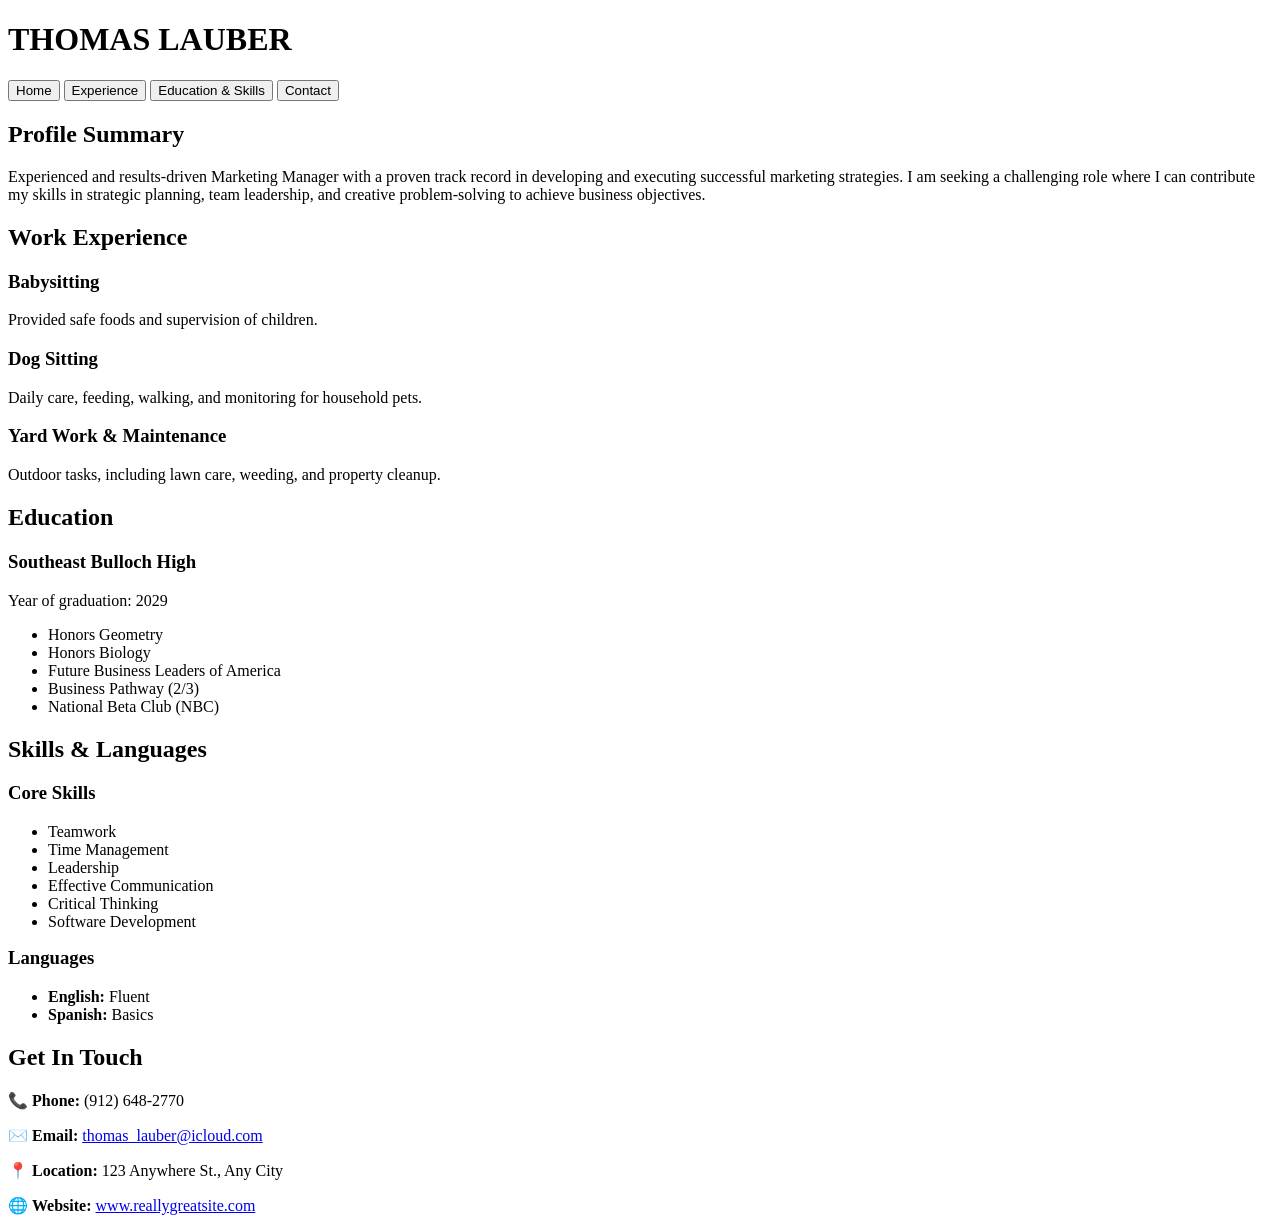
==== index.html @ fc22a7eb "Create index.html" ====
<!DOCTYPE html>
<html lang="en">
<head>
    <meta charset="UTF-8">
    <meta name="viewport" content="width=device-width, initial-scale=1.0">
    <title>Thomas Lauber - Resume</title>
    <link rel="stylesheet" href="style.css">
</head>
<body>

    <header class="header">
        <h1>THOMAS LAUBER</h1>
        <nav class="nav">
            <button class="nav-btn active" data-page="home">Home</button>
            <button class="nav-btn" data-page="experience">Experience</button>
            <button class="nav-btn" data-page="education">Education & Skills</button>
            <button class="nav-btn" data-page="contact">Contact</button>
        </nav>
    </header>

    <main class="container">
        <!-- Home Page -->
        <section id="home" class="page active">
            <h2>Profile Summary</h2>
            <p class="profile-text">
                Experienced and results-driven Marketing Manager with a proven track record in developing and executing successful marketing strategies. I am seeking a challenging role where I can contribute my skills in strategic planning, team leadership, and creative problem-solving to achieve business objectives.
            </p>
        </section>

        <!-- Work Experience Page -->
        <section id="experience" class="page">
            <h2>Work Experience</h2>
            <div class="card">
                <h3>Babysitting</h3>
                <p>Provided safe foods and supervision of children.</p>
            </div>
            <div class="card">
                <h3>Dog Sitting</h3>
                <p>Daily care, feeding, walking, and monitoring for household pets.</p>
            </div>
            <div class="card">
                <h3>Yard Work & Maintenance</h3>
                <p>Outdoor tasks, including lawn care, weeding, and property cleanup.</p>
            </div>
        </section>

        <!-- Education & Skills Page -->
        <section id="education" class="page">
            <div class="grid-2">
                <div>
                    <h2>Education</h2>
                    <div class="card">
                        <h3>Southeast Bulloch High</h3>
                        <p class="subtitle">Year of graduation: 2029</p>
                        <ul>
                            <li>Honors Geometry</li>
                            <li>Honors Biology</li>
                            <li>Future Business Leaders of America</li>
                            <li>Business Pathway (2/3)</li>
                            <li>National Beta Club (NBC)</li>
                        </ul>
                    </div>
                </div>
                <div>
                    <h2>Skills & Languages</h2>
                    <div class="card">
                        <h3>Core Skills</h3>
                        <ul class="skills-list">
                            <li>Teamwork</li>
                            <li>Time Management</li>
                            <li>Leadership</li>
                            <li>Effective Communication</li>
                            <li>Critical Thinking</li>
                            <li>Software Development</li>
                        </ul>
                        <h3 style="margin-top: 15px;">Languages</h3>
                        <ul>
                            <li><strong>English:</strong> Fluent</li>
                            <li><strong>Spanish:</strong> Basics</li>
                        </ul>
                    </div>
                </div>
            </div>
        </section>

        <!-- Contact Page -->
        <section id="contact" class="page">
            <h2>Get In Touch</h2>
            <div class="card contact-card">
                <p>📞 <strong>Phone:</strong> (912) 648-2770</p>
                <p>✉️ <strong>Email:</strong> <a href="mailto:thomas_lauber@icloud.com">thomas_lauber@icloud.com</a></p>
                <p>📍 <strong>Location:</strong> 123 Anywhere St., Any City</p>
                <p>🌐 <strong>Website:</strong> <a href="https://www.reallygreatsite.com" target="_blank">www.reallygreatsite.com</a></p>
            </div>
        </section>
    </main>

    <script src="script.js"></script>
</body>
</html>
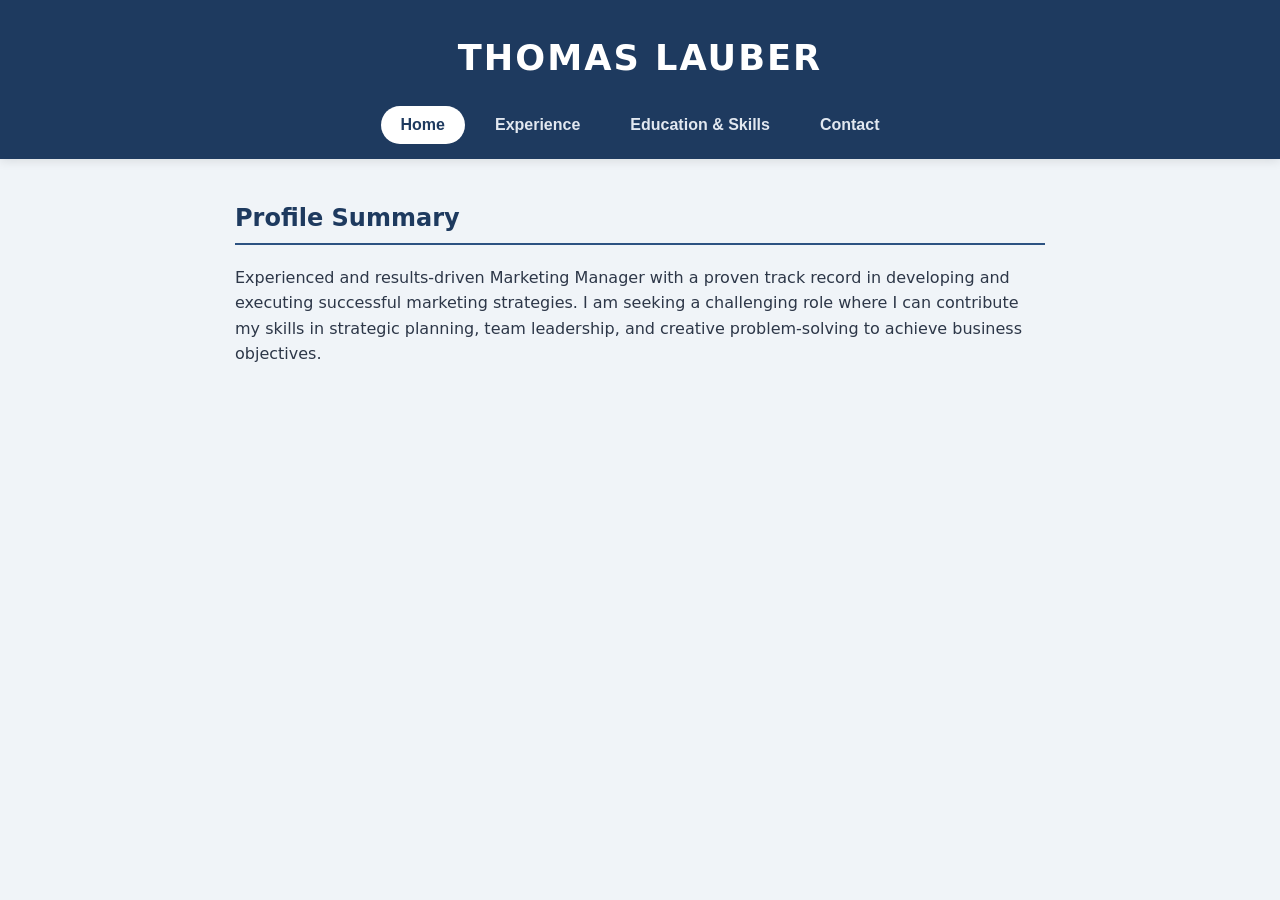
==== commit 3a3d54e4: "Update contact information and website link" ====
--- a/index.html
+++ b/index.html
@@ -89,8 +89,8 @@
             <div class="card contact-card">
                 <p>📞 <strong>Phone:</strong> (912) 648-2770</p>
                 <p>✉️ <strong>Email:</strong> <a href="mailto:thomas_lauber@icloud.com">thomas_lauber@icloud.com</a></p>
-                <p>📍 <strong>Location:</strong> 123 Anywhere St., Any City</p>
-                <p>🌐 <strong>Website:</strong> <a href="https://www.reallygreatsite.com" target="_blank">www.reallygreatsite.com</a></p>
+                <p>📍 <strong>Location:</strong> 301 Leyland Rd, Statesboro</p>
+                <p>🌐 <strong>Website:</strong> <a href="Thomas Resume" target="_blank">https://thomasresume.vercel.app</a></p>
             </div>
         </section>
     </main>
--- a/style.css
+++ b/style.css
@@ -0,0 +1,139 @@
+:root {
+    --primary: #1e3a5f;
+    --accent: #2c5282;
+    --bg-light: #f0f4f8;
+    --card-bg: #ffffff;
+    --text: #2d3748;
+    --border: #e2e8f0;
+}
+
+* {
+    box-sizing: border-box;
+    margin: 0;
+    padding: 0;
+}
+
+body {
+    font-family: 'Segoe UI', system-ui, -apple-system, sans-serif;
+    background-color: var(--bg-light);
+    color: var(--text);
+    line-height: 1.6;
+}
+
+/* Navigation Header */
+.header {
+    background-color: var(--primary);
+    color: #ffffff;
+    text-align: center;
+    padding: 30px 20px 15px;
+    box-shadow: 0 2px 10px rgba(0,0,0,0.1);
+}
+
+.header h1 {
+    letter-spacing: 2px;
+    font-size: 2.2rem;
+    margin-bottom: 20px;
+}
+
+.nav {
+    display: flex;
+    justify-content: center;
+    gap: 10px;
+    flex-wrap: wrap;
+}
+
+.nav-btn {
+    background: transparent;
+    border: 2px solid transparent;
+    color: #e2e8f0;
+    padding: 8px 18px;
+    font-size: 1rem;
+    font-weight: 600;
+    cursor: pointer;
+    border-radius: 20px;
+    transition: all 0.3s ease;
+}
+
+.nav-btn:hover {
+    color: #ffffff;
+    background-color: rgba(255, 255, 255, 0.1);
+}
+
+.nav-btn.active {
+    background-color: #ffffff;
+    color: var(--primary);
+}
+
+/* Layout */
+.container {
+    max-width: 850px;
+    margin: 40px auto;
+    padding: 0 20px;
+}
+
+h2 {
+    color: var(--primary);
+    border-bottom: 2px solid var(--accent);
+    padding-bottom: 5px;
+    margin-bottom: 20px;
+}
+
+.card {
+    background: var(--card-bg);
+    border: 1px solid var(--border);
+    border-radius: 8px;
+    padding: 20px;
+    margin-bottom: 15px;
+    box-shadow: 0 2px 4px rgba(0,0,0,0.02);
+}
+
+.card h3 {
+    color: var(--accent);
+    margin-bottom: 5px;
+}
+
+.subtitle {
+    font-style: italic;
+    color: #718096;
+    margin-bottom: 10px;
+}
+
+ul {
+    margin-left: 20px;
+}
+
+.grid-2 {
+    display: grid;
+    grid-template-columns: 1fr 1fr;
+    gap: 20px;
+}
+
+@media (max-width: 600px) {
+    .grid-2 {
+        grid-template-columns: 1fr;
+    }
+}
+
+a {
+    color: var(--accent);
+    text-decoration: none;
+}
+
+a:hover {
+    text-decoration: underline;
+}
+
+/* Page Transition Effects */
+.page {
+    display: none;
+    opacity: 0;
+    transition: opacity 0.4s ease-in-out;
+}
+
+.page.active {
+    display: block;
+}
+
+.page.fade-in {
+    opacity: 1;
+}
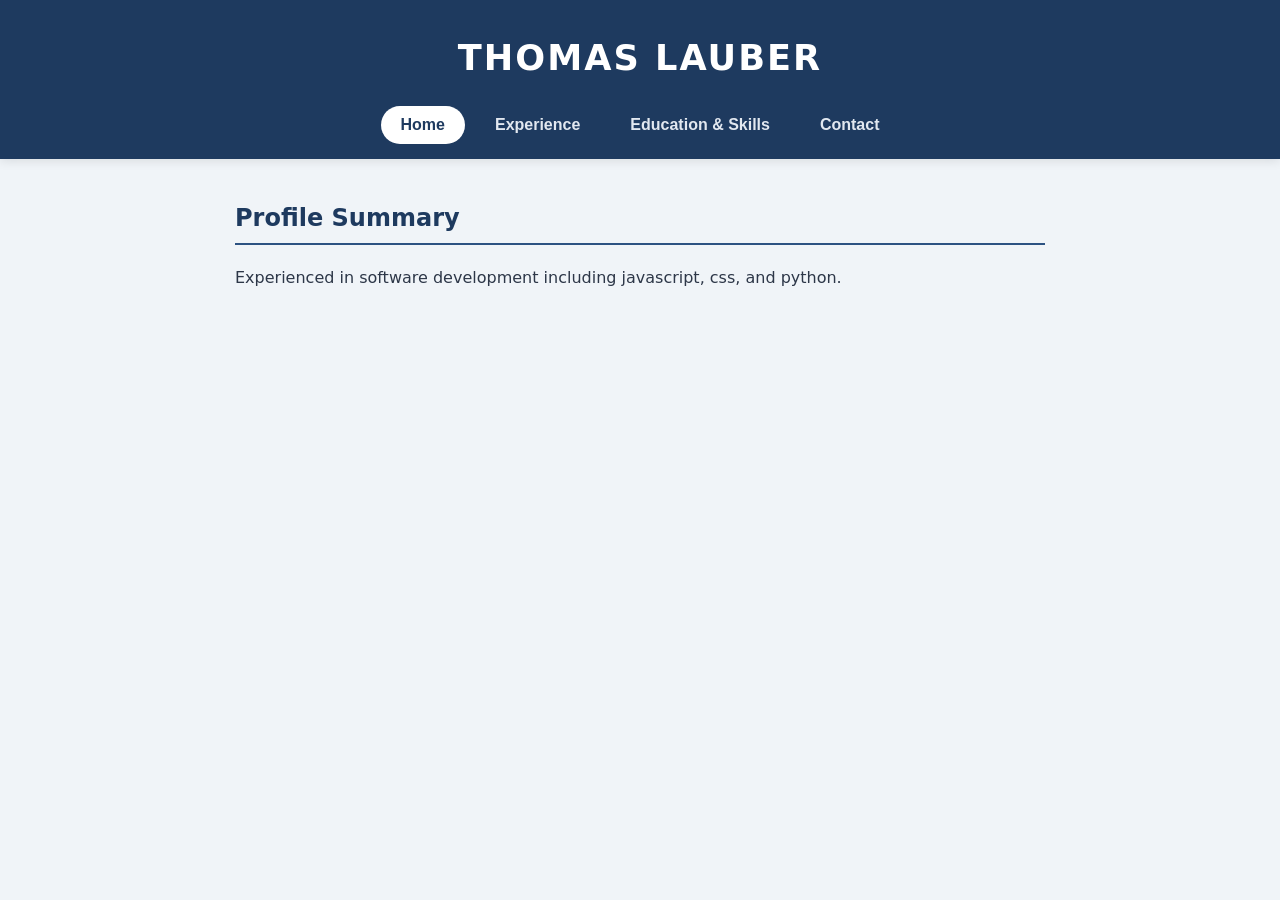
==== commit a02d9de1: "Revise profile summary in index.html Updated profile summary to reflect software development experie" ====
--- a/index.html
+++ b/index.html
@@ -23,7 +23,7 @@
         <section id="home" class="page active">
             <h2>Profile Summary</h2>
             <p class="profile-text">
-                Experienced and results-driven Marketing Manager with a proven track record in developing and executing successful marketing strategies. I am seeking a challenging role where I can contribute my skills in strategic planning, team leadership, and creative problem-solving to achieve business objectives.
+                Experienced in software development including javascript, css, and python. 
             </p>
         </section>
 
@@ -90,7 +90,6 @@
                 <p>📞 <strong>Phone:</strong> (912) 648-2770</p>
                 <p>✉️ <strong>Email:</strong> <a href="mailto:thomas_lauber@icloud.com">thomas_lauber@icloud.com</a></p>
                 <p>📍 <strong>Location:</strong> 301 Leyland Rd, Statesboro</p>
-                <p>🌐 <strong>Website:</strong> <a href="Thomas Resume" target="_blank">https://thomasresume.vercel.app</a></p>
             </div>
         </section>
     </main>
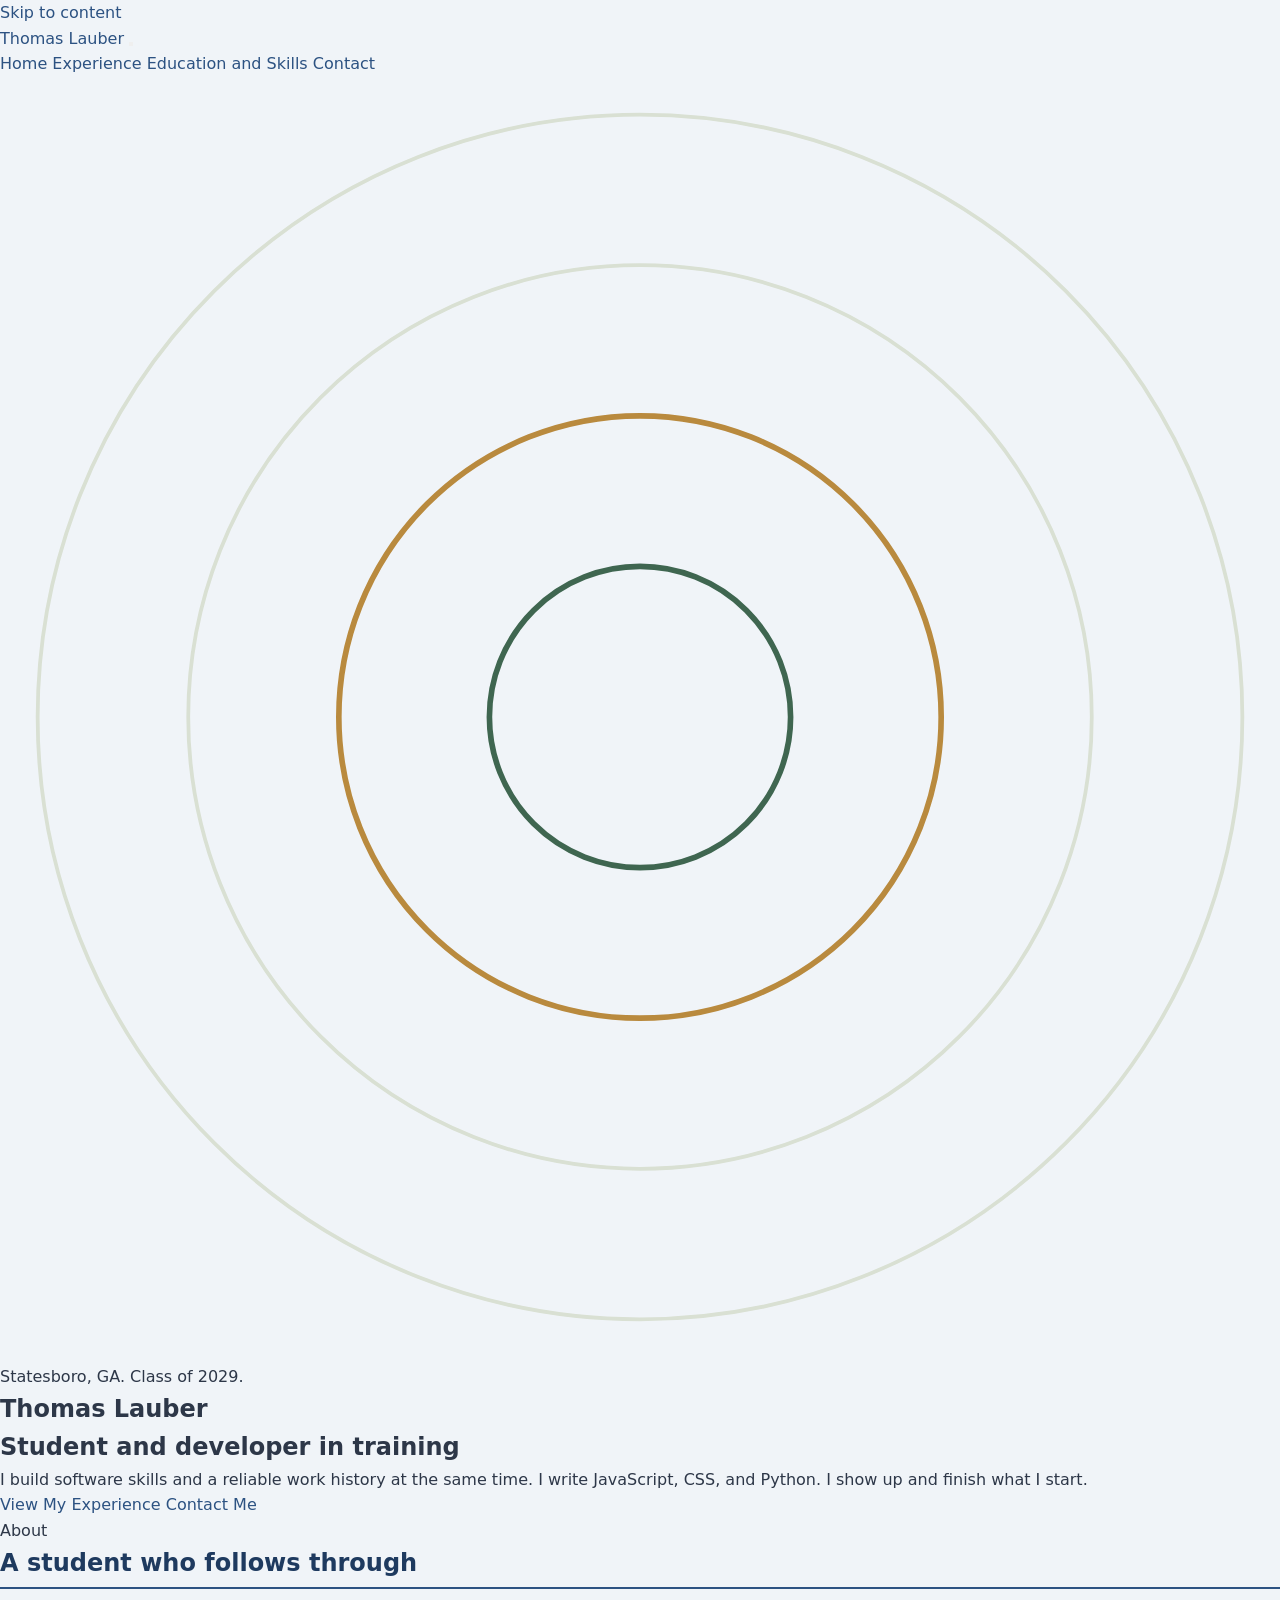
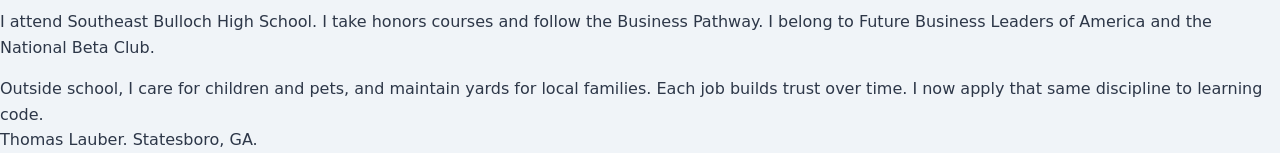
==== commit 8e0b6195: "Update index.html" ====
--- a/index.html
+++ b/index.html
@@ -1,99 +1,72 @@
 <!DOCTYPE html>
 <html lang="en">
 <head>
-    <meta charset="UTF-8">
-    <meta name="viewport" content="width=device-width, initial-scale=1.0">
-    <title>Thomas Lauber - Resume</title>
-    <link rel="stylesheet" href="style.css">
+<meta charset="UTF-8">
+<meta name="viewport" content="width=device-width, initial-scale=1.0">
+<title>Thomas Lauber - Student and Developer</title>
+<meta name="description" content="Thomas Lauber, a high school student in Statesboro, GA, building skills in JavaScript, CSS, and Python, with a proven record of reliability through local work and academics.">
+<meta property="og:title" content="Thomas Lauber - Student and Developer">
+<meta property="og:description" content="High school student building software skills and a track record of reliability through local work and academics.">
+<meta property="og:type" content="website">
+<link rel="icon" href="data:image/svg+xml,%3Csvg xmlns='http://www.w3.org/2000/svg' viewBox='0 0 64 64'%3E%3Crect width='64' height='64' rx='14' fill='%232C4A3A'/%3E%3Ctext x='32' y='42' font-family='Georgia,serif' font-size='28' fill='%23F4F6F2' text-anchor='middle'%3ETL%3C/text%3E%3C/svg%3E">
+<link rel="preconnect" href="https://fonts.googleapis.com">
+<link rel="preconnect" href="https://fonts.gstatic.com" crossorigin>
+<link href="https://fonts.googleapis.com/css2?family=Fraunces:ital,wght@0,300;0,500;0,600;1,500&family=Inter:wght@400;500;600;700&family=IBM+Plex+Mono:wght@400;500&display=swap" rel="stylesheet">
+<link rel="stylesheet" href="style.css">
 </head>
 <body>
+<a class="skip-link" href="#main">Skip to content</a>
 
-    <header class="header">
-        <h1>THOMAS LAUBER</h1>
-        <nav class="nav">
-            <button class="nav-btn active" data-page="home">Home</button>
-            <button class="nav-btn" data-page="experience">Experience</button>
-            <button class="nav-btn" data-page="education">Education & Skills</button>
-            <button class="nav-btn" data-page="contact">Contact</button>
-        </nav>
-    </header>
+<header class="site-nav">
+  <div class="nav-inner">
+    <a class="nav-mark" href="index.html">Thomas Lauber</a>
+    <button class="nav-toggle" aria-label="Toggle navigation" aria-expanded="false" id="navToggle">
+      <span></span>
+    </button>
+    <nav class="nav-links" id="navLinks">
+      <a href="index.html" aria-current="page">Home</a>
+      <a href="experience.html">Experience</a>
+      <a href="education.html">Education and Skills</a>
+      <a href="contact.html">Contact</a>
+    </nav>
+  </div>
+</header>
 
-    <main class="container">
-        <!-- Home Page -->
-        <section id="home" class="page active">
-            <h2>Profile Summary</h2>
-            <p class="profile-text">
-                Experienced in software development including javascript, css, and python. 
-            </p>
-        </section>
+<main id="main">
+  <section class="hero" id="top">
+    <div class="hero-inner">
+      <svg class="hero-rings" viewBox="0 0 340 340" aria-hidden="true">
+        <circle cx="170" cy="170" r="160" fill="none" stroke="#D9E0D3" stroke-width="1"/>
+        <circle cx="170" cy="170" r="120" fill="none" stroke="#D9E0D3" stroke-width="1"/>
+        <circle cx="170" cy="170" r="80" fill="none" stroke="#B98A3E" stroke-width="1.5"/>
+        <circle cx="170" cy="170" r="40" fill="none" stroke="#3F6650" stroke-width="1.5"/>
+      </svg>
+      <p class="eyebrow">Statesboro, GA. Class of 2029.</p>
+      <h1>Thomas Lauber<br><span class="role">Student and developer in training</span></h1>
+      <p class="lede">I build software skills and a reliable work history at the same time. I write JavaScript, CSS, and Python. I show up and finish what I start.</p>
+      <div class="hero-ctas">
+        <a class="btn btn-primary" href="experience.html">View My Experience</a>
+        <a class="btn btn-secondary" href="contact.html">Contact Me</a>
+      </div>
+    </div>
+  </section>
 
-        <!-- Work Experience Page -->
-        <section id="experience" class="page">
-            <h2>Work Experience</h2>
-            <div class="card">
-                <h3>Babysitting</h3>
-                <p>Provided safe foods and supervision of children.</p>
-            </div>
-            <div class="card">
-                <h3>Dog Sitting</h3>
-                <p>Daily care, feeding, walking, and monitoring for household pets.</p>
-            </div>
-            <div class="card">
-                <h3>Yard Work & Maintenance</h3>
-                <p>Outdoor tasks, including lawn care, weeding, and property cleanup.</p>
-            </div>
-        </section>
+  <section id="about" class="reveal">
+    <div class="section-inner about">
+      <div class="section-head">
+        <p class="eyebrow">About</p>
+        <h2>A student who follows through</h2>
+      </div>
+      <p>I attend Southeast Bulloch High School. I take honors courses and follow the Business Pathway. I belong to Future Business Leaders of America and the National Beta Club.</p>
+      <p style="margin-top:16px;">Outside school, I care for children and pets, and maintain yards for local families. Each job builds trust over time. I now apply that same discipline to learning code.</p>
+    </div>
+  </section>
+</main>
 
-        <!-- Education & Skills Page -->
-        <section id="education" class="page">
-            <div class="grid-2">
-                <div>
-                    <h2>Education</h2>
-                    <div class="card">
-                        <h3>Southeast Bulloch High</h3>
-                        <p class="subtitle">Year of graduation: 2029</p>
-                        <ul>
-                            <li>Honors Geometry</li>
-                            <li>Honors Biology</li>
-                            <li>Future Business Leaders of America</li>
-                            <li>Business Pathway (2/3)</li>
-                            <li>National Beta Club (NBC)</li>
-                        </ul>
-                    </div>
-                </div>
-                <div>
-                    <h2>Skills & Languages</h2>
-                    <div class="card">
-                        <h3>Core Skills</h3>
-                        <ul class="skills-list">
-                            <li>Teamwork</li>
-                            <li>Time Management</li>
-                            <li>Leadership</li>
-                            <li>Effective Communication</li>
-                            <li>Critical Thinking</li>
-                            <li>Software Development</li>
-                        </ul>
-                        <h3 style="margin-top: 15px;">Languages</h3>
-                        <ul>
-                            <li><strong>English:</strong> Fluent</li>
-                            <li><strong>Spanish:</strong> Basics</li>
-                        </ul>
-                    </div>
-                </div>
-            </div>
-        </section>
+<footer>
+  <p>Thomas Lauber. Statesboro, GA.</p>
+</footer>
 
-        <!-- Contact Page -->
-        <section id="contact" class="page">
-            <h2>Get In Touch</h2>
-            <div class="card contact-card">
-                <p>📞 <strong>Phone:</strong> (912) 648-2770</p>
-                <p>✉️ <strong>Email:</strong> <a href="mailto:thomas_lauber@icloud.com">thomas_lauber@icloud.com</a></p>
-                <p>📍 <strong>Location:</strong> 301 Leyland Rd, Statesboro</p>
-            </div>
-        </section>
-    </main>
-
-    <script src="script.js"></script>
+<script src="script.js"></script>
 </body>
 </html>
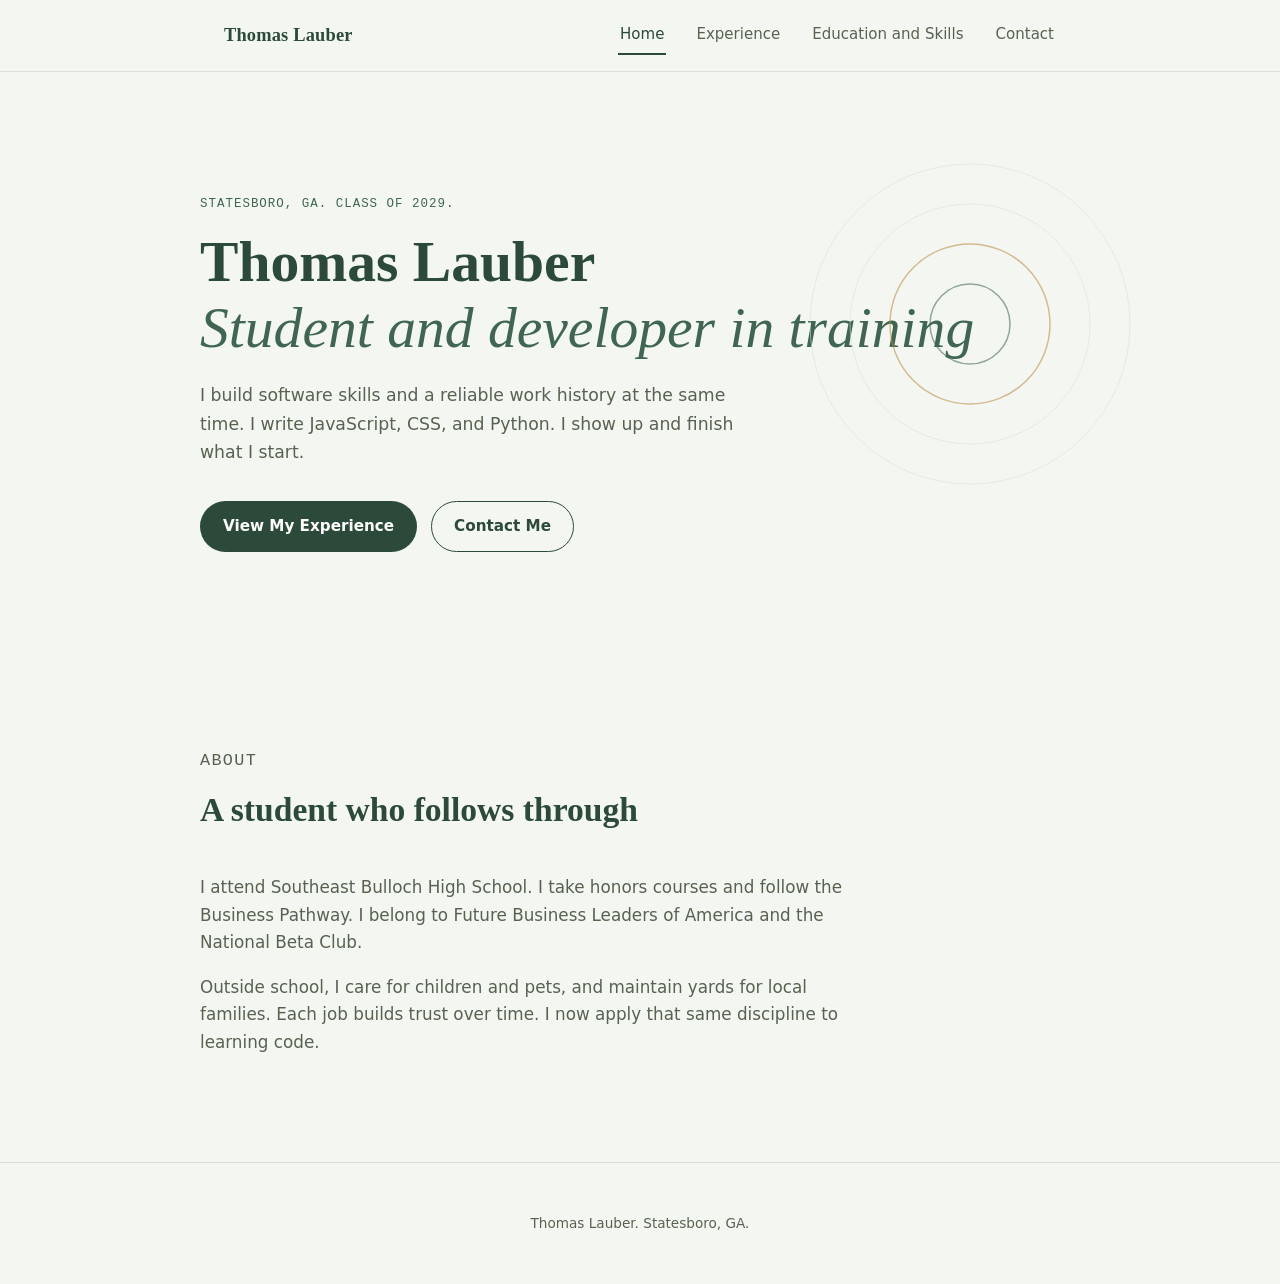
==== commit aeb5a5c5: "Update index.html" ====
--- a/index.html
+++ b/index.html
@@ -13,6 +13,7 @@
 <link rel="preconnect" href="https://fonts.gstatic.com" crossorigin>
 <link href="https://fonts.googleapis.com/css2?family=Fraunces:ital,wght@0,300;0,500;0,600;1,500&family=Inter:wght@400;500;600;700&family=IBM+Plex+Mono:wght@400;500&display=swap" rel="stylesheet">
 <link rel="stylesheet" href="style.css">
+<noscript><style>body{opacity:1 !important;}</style></noscript>
 </head>
 <body>
 <a class="skip-link" href="#main">Skip to content</a>
--- a/style.css
+++ b/style.css
@@ -1,139 +1,197 @@
-:root {
-    --primary: #1e3a5f;
-    --accent: #2c5282;
-    --bg-light: #f0f4f8;
-    --card-bg: #ffffff;
-    --text: #2d3748;
-    --border: #e2e8f0;
+:root{
+  --paper:#F4F6F2;
+  --paper-alt:#EAEFE6;
+  --ink:#202A22;
+  --ink-soft:#57634F;
+  --moss:#3F6650;
+  --moss-deep:#2C4A3A;
+  --gold:#B98A3E;
+  --line:#D9E0D3;
+  --card:#FFFFFF;
+  --shadow: 0 1px 2px rgba(32,42,34,0.04), 0 8px 24px rgba(32,42,34,0.06);
+  --radius: 14px;
+  --maxw: 880px;
+}
+*{box-sizing:border-box;}
+html{scroll-behavior:smooth;}
+body{
+  margin:0;
+  background:var(--paper);
+  color:var(--ink);
+  font-family:'Inter',system-ui,-apple-system,sans-serif;
+  line-height:1.65;
+  -webkit-font-smoothing:antialiased;
+}
+h1,h2,h3{
+  font-family:'Fraunces',Georgia,serif;
+  color:var(--moss-deep);
+  line-height:1.15;
+  margin:0;
+}
+a{color:inherit;}
+ul{margin:0;padding:0;list-style:none;}
+img,svg{display:block;max-width:100%;}
+.eyebrow{
+  font-family:'IBM Plex Mono',monospace;
+  font-size:0.78rem;
+  letter-spacing:0.08em;
+  text-transform:uppercase;
+  color:var(--moss);
+}
+section{padding:88px 24px;}
+.section-inner{max-width:var(--maxw); margin:0 auto;}
+.section-alt{background:var(--paper-alt);}
+.section-head{margin-bottom:44px;}
+.section-head h2{font-size:clamp(1.6rem,3.4vw,2.1rem); font-weight:600; margin-top:8px;}
+
+.skip-link{
+  position:absolute; left:-999px; top:auto;
+  background:var(--moss-deep); color:#fff; padding:10px 16px; border-radius:8px; z-index:100;
+}
+.skip-link:focus{left:16px; top:16px;}
+
+:focus-visible{outline:2px solid var(--gold); outline-offset:3px; border-radius:4px;}
+
+header.site-nav{
+  position:sticky; top:0; z-index:50;
+  background:rgba(244,246,242,0.88);
+  backdrop-filter:blur(8px);
+  border-bottom:1px solid var(--line);
+}
+.nav-inner{
+  max-width:var(--maxw); margin:0 auto; padding:16px 24px;
+  display:flex; align-items:center; justify-content:space-between;
+}
+.nav-mark{
+  font-family:'Fraunces',serif; font-weight:600; font-size:1.15rem; color:var(--moss-deep);
+  text-decoration:none; letter-spacing:0.01em;
+}
+.nav-links{display:flex; gap:28px;}
+.nav-links a{
+  text-decoration:none; font-size:0.94rem; font-weight:500; color:var(--ink-soft);
+  padding:6px 2px; border-bottom:2px solid transparent; transition:color .2s ease, border-color .2s ease;
+}
+.nav-links a:hover{color:var(--moss-deep); border-color:var(--gold);}
+.nav-links a[aria-current="page"]{color:var(--moss-deep); border-color:var(--moss-deep);}
+.nav-toggle{display:none; background:none; border:1px solid var(--line); border-radius:8px; padding:8px 10px; cursor:pointer;}
+.nav-toggle span, .nav-toggle span::before, .nav-toggle span::after{
+  content:''; display:block; width:20px; height:2px; background:var(--ink); position:relative; transition:.2s ease;
+}
+.nav-toggle span::before{position:absolute; top:-6px;}
+.nav-toggle span::after{position:absolute; top:6px;}
+
+.hero{
+  padding:110px 24px 90px;
+  position:relative;
+  overflow:hidden;
+}
+.hero-inner{max-width:var(--maxw); margin:0 auto; position:relative;}
+.hero-rings{
+  position:absolute; right:-60px; top:-40px; width:340px; height:340px;
+  opacity:0.55; pointer-events:none;
+}
+.hero h1{
+  font-size:clamp(2.4rem,6vw,3.6rem);
+  font-weight:600;
+  margin-top:14px;
+}
+.hero .role{
+  font-style:italic;
+  font-weight:500;
+  color:var(--moss);
+}
+.hero p.lede{
+  max-width:560px; margin-top:20px; font-size:1.08rem; color:var(--ink-soft);
+}
+.hero-ctas{display:flex; gap:14px; margin-top:34px; flex-wrap:wrap;}
+.btn{
+  display:inline-flex; align-items:center; gap:8px;
+  padding:12px 22px; border-radius:999px; font-weight:600; font-size:0.95rem;
+  text-decoration:none; transition:transform .2s ease, background .2s ease, box-shadow .2s ease;
+  border:1px solid transparent; cursor:pointer;
+}
+.btn-primary{background:var(--moss-deep); color:#fff;}
+.btn-primary:hover{background:var(--moss); transform:translateY(-1px); box-shadow:var(--shadow);}
+.btn-secondary{background:transparent; color:var(--moss-deep); border-color:var(--moss-deep);}
+.btn-secondary:hover{background:var(--moss-deep); color:#fff; transform:translateY(-1px);}
+
+.about p{max-width:680px; font-size:1.05rem; color:var(--ink-soft);}
+
+.skills-grid{display:grid; grid-template-columns:1fr 1fr 1fr; gap:28px;}
+.skill-group h3{font-size:1rem; font-family:'Inter',sans-serif; font-weight:600; color:var(--ink); margin-bottom:14px;}
+.tag-list{display:flex; flex-wrap:wrap; gap:8px;}
+.tag{
+  font-family:'IBM Plex Mono',monospace; font-size:0.8rem;
+  background:var(--card); border:1px solid var(--line); color:var(--ink-soft);
+  padding:6px 12px; border-radius:8px;
+}
+.lang-row{display:flex; justify-content:space-between; font-size:0.95rem; padding:6px 0; border-bottom:1px solid var(--line);}
+.lang-row:last-child{border-bottom:none;}
+.lang-level{color:var(--moss); font-weight:600; font-size:0.82rem; font-family:'IBM Plex Mono',monospace;}
+
+.timeline{position:relative; padding-left:32px; border-left:2px solid var(--line);}
+.timeline-item{position:relative; padding-bottom:40px;}
+.timeline-item:last-child{padding-bottom:0;}
+.timeline-item::before{
+  content:''; position:absolute; left:-41px; top:6px;
+  width:12px; height:12px; border-radius:50%;
+  background:var(--moss); box-shadow:0 0 0 4px var(--paper);
+}
+.timeline-item .tag{margin-bottom:8px; display:inline-block;}
+.timeline-item h3{font-size:1.15rem; font-weight:600; font-family:'Inter',sans-serif; color:var(--ink);}
+.timeline-item p{color:var(--ink-soft); margin-top:8px; max-width:600px;}
+
+.card{
+  background:var(--card); border:1px solid var(--line); border-radius:var(--radius);
+  padding:28px 30px; box-shadow:var(--shadow);
+}
+.card h3{font-size:1.2rem; font-family:'Inter',sans-serif; font-weight:600; color:var(--ink);}
+.card .subtitle{font-family:'IBM Plex Mono',monospace; font-size:0.85rem; color:var(--moss); margin-top:4px; display:block;}
+.edu-cols{display:grid; grid-template-columns:1fr 1fr; gap:20px; margin-top:20px;}
+.edu-cols h4{font-size:0.85rem; text-transform:uppercase; letter-spacing:0.05em; color:var(--ink-soft); margin-bottom:10px; font-weight:600;}
+.edu-cols ul li{padding:4px 0; font-size:0.95rem; color:var(--ink-soft); position:relative; padding-left:16px;}
+.edu-cols ul li::before{content:'-'; position:absolute; left:0; color:var(--gold);}
+
+.contact-card{display:flex; flex-direction:column; gap:16px; max-width:520px;}
+.contact-row{display:flex; align-items:center; gap:12px; font-size:1rem;}
+.contact-row .label{font-family:'IBM Plex Mono',monospace; font-size:0.78rem; text-transform:uppercase; color:var(--moss); width:90px; flex-shrink:0;}
+.contact-row a{text-decoration:none; font-weight:500; border-bottom:1px solid var(--line); transition:border-color .2s ease, color .2s ease;}
+.contact-row a:hover{border-color:var(--gold); color:var(--moss-deep);}
+
+.page-head{padding:70px 24px 20px;}
+.page-head .section-inner{max-width:var(--maxw); margin:0 auto;}
+.page-head h1{font-size:clamp(2rem,4.5vw,2.6rem); font-weight:600; margin-top:8px;}
+
+footer{
+  padding:36px 24px; text-align:center; font-size:0.85rem; color:var(--ink-soft);
+  border-top:1px solid var(--line);
 }
 
-* {
-    box-sizing: border-box;
-    margin: 0;
-    padding: 0;
+.reveal{opacity:0; transform:translateY(14px); transition:opacity .6s ease, transform .6s ease;}
+.reveal.is-visible{opacity:1; transform:translateY(0);}
+
+@media (prefers-reduced-motion: reduce){
+  html{scroll-behavior:auto;}
+  *{transition:none !important; animation:none !important;}
+  .reveal{opacity:1; transform:none;}
 }
 
-body {
-    font-family: 'Segoe UI', system-ui, -apple-system, sans-serif;
-    background-color: var(--bg-light);
-    color: var(--text);
-    line-height: 1.6;
+@media (max-width:760px){
+  .skills-grid{grid-template-columns:1fr; gap:26px;}
+  .edu-cols{grid-template-columns:1fr;}
+  .nav-links{
+    position:absolute; top:100%; left:0; right:0;
+    background:var(--paper); border-bottom:1px solid var(--line);
+    flex-direction:column; padding:12px 24px; gap:4px;
+    display:none;
+  }
+  .nav-links.open{display:flex;}
+  .nav-links a{padding:12px 4px;}
+  .nav-toggle{display:block;}
+  section{padding:64px 20px;}
+  .hero{padding-top:80px;}
 }
-
-/* Navigation Header */
-.header {
-    background-color: var(--primary);
-    color: #ffffff;
-    text-align: center;
-    padding: 30px 20px 15px;
-    box-shadow: 0 2px 10px rgba(0,0,0,0.1);
+@media (max-width:420px){
+  .hero-ctas{flex-direction:column; align-items:stretch;}
+  .btn{justify-content:center;}
 }
-
-.header h1 {
-    letter-spacing: 2px;
-    font-size: 2.2rem;
-    margin-bottom: 20px;
-}
-
-.nav {
-    display: flex;
-    justify-content: center;
-    gap: 10px;
-    flex-wrap: wrap;
-}
-
-.nav-btn {
-    background: transparent;
-    border: 2px solid transparent;
-    color: #e2e8f0;
-    padding: 8px 18px;
-    font-size: 1rem;
-    font-weight: 600;
-    cursor: pointer;
-    border-radius: 20px;
-    transition: all 0.3s ease;
-}
-
-.nav-btn:hover {
-    color: #ffffff;
-    background-color: rgba(255, 255, 255, 0.1);
-}
-
-.nav-btn.active {
-    background-color: #ffffff;
-    color: var(--primary);
-}
-
-/* Layout */
-.container {
-    max-width: 850px;
-    margin: 40px auto;
-    padding: 0 20px;
-}
-
-h2 {
-    color: var(--primary);
-    border-bottom: 2px solid var(--accent);
-    padding-bottom: 5px;
-    margin-bottom: 20px;
-}
-
-.card {
-    background: var(--card-bg);
-    border: 1px solid var(--border);
-    border-radius: 8px;
-    padding: 20px;
-    margin-bottom: 15px;
-    box-shadow: 0 2px 4px rgba(0,0,0,0.02);
-}
-
-.card h3 {
-    color: var(--accent);
-    margin-bottom: 5px;
-}
-
-.subtitle {
-    font-style: italic;
-    color: #718096;
-    margin-bottom: 10px;
-}
-
-ul {
-    margin-left: 20px;
-}
-
-.grid-2 {
-    display: grid;
-    grid-template-columns: 1fr 1fr;
-    gap: 20px;
-}
-
-@media (max-width: 600px) {
-    .grid-2 {
-        grid-template-columns: 1fr;
-    }
-}
-
-a {
-    color: var(--accent);
-    text-decoration: none;
-}
-
-a:hover {
-    text-decoration: underline;
-}
-
-/* Page Transition Effects */
-.page {
-    display: none;
-    opacity: 0;
-    transition: opacity 0.4s ease-in-out;
-}
-
-.page.active {
-    display: block;
-}
-
-.page.fade-in {
-    opacity: 1;
-}
